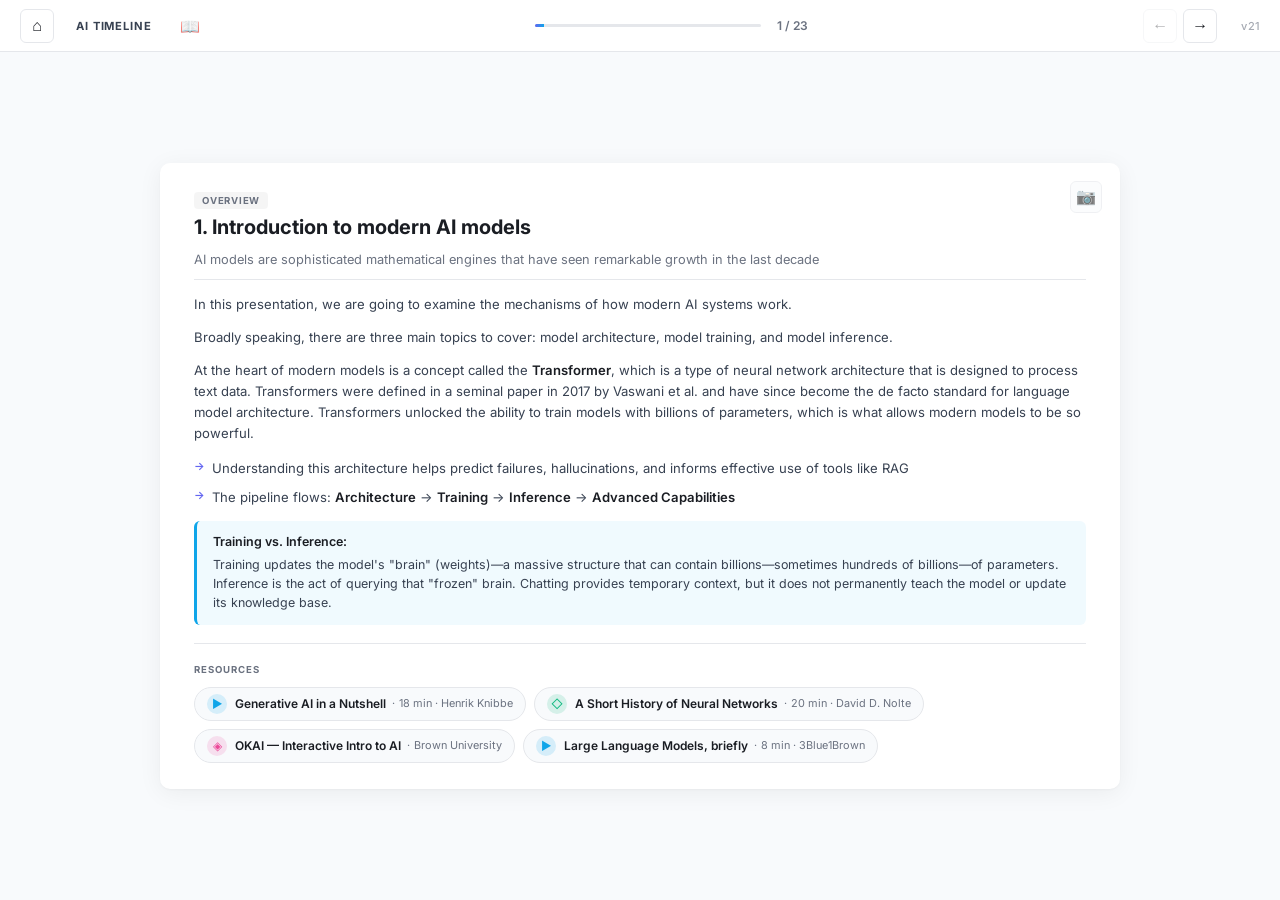
==== index.html @ b84ec121 "Refactor cheat sheet: YAML-driven single source of truth (v21) - Create docs/cheat-sheet.yaml with a" ====
<!DOCTYPE html>
<html lang="en">
<head>
    <meta charset="UTF-8">
    <meta name="viewport" content="width=device-width, initial-scale=1.0">
    <title>Model Basics — How AI Models Are Built, Trained & Used</title>
    <link rel="preconnect" href="https://fonts.googleapis.com">
    <link rel="preconnect" href="https://fonts.gstatic.com" crossorigin>
    <link href="https://fonts.googleapis.com/css2?family=Inter:wght@400;600;700&display=swap" rel="stylesheet">
    <link rel="stylesheet" href="model-basics.css">
</head>
<body>
    <!-- Navigation -->
    <nav class="nav">
        <div class="nav-left">
            <button class="nav-btn nav-home" id="homeBtn" aria-label="Go to first slide">⌂</button>
            <a href="https://franklinparkllc.github.io/AI-timeline/" target="_blank" rel="noopener" class="nav-link-timeline" aria-label="AI Timeline" title="AI Timeline">AI TIMELINE</a>
            <a href="docs/cheat-sheet.html" target="_blank" rel="noopener" class="nav-link-cheatsheet" aria-label="Cheat Sheet" title="Cheat Sheet">📖</a>
        </div>
        <div class="nav-progress">
            <div class="progress-bar">
                <div class="progress-fill" id="progressFill"></div>
            </div>
            <span class="progress-text" id="progressText">1 / 1</span>
        </div>
        <div class="nav-controls">
            <button class="nav-btn" id="prevBtn" aria-label="Previous">←</button>
            <button class="nav-btn" id="nextBtn" aria-label="Next">→</button>
        </div>
        <span class="version">v21</span>
    </nav>

    <!-- Slides Container -->
    <main class="slides-container" id="slidesContainer">
        <!-- Slides rendered here -->
    </main>

    <!-- Image lightbox modal -->
    <div id="imgModal" class="img-modal" role="dialog" aria-modal="true" aria-label="Image viewer" hidden>
        <div class="img-modal-backdrop"></div>
        <div class="img-modal-panel">
            <button class="img-modal-close" id="imgModalClose" aria-label="Close">&times;</button>
            <img class="img-modal-img" id="imgModalImg" src="" alt="">
            <div class="img-modal-caption" id="imgModalCaption"></div>
            <div class="img-modal-attribution" id="imgModalAttribution"></div>
        </div>
    </div>

    <script src="cards-data.js"></script>
    <script src="model-basics.js"></script>
</body>
</html>
---- model-basics.css ----
/* Model Basics - Modern Compact Slideshow */

:root {
    --primary: #1a1d23;
    --accent: #6366f1;
    --text: #374151;
    --bg: #f8fafc;
    --card-bg: #ffffff;
    --border: #e5e7eb;
    --muted: #6b7280;
    
    --arch: #6366f1;
    --train: #ec4899;
    --infer: #0ea5e9;
    --adv: #10b981;
    
    --nav-h: 52px;
    --radius: 10px;
    --radius-sm: 6px;
}

* {
    margin: 0;
    padding: 0;
    box-sizing: border-box;
}

body {
    font-family: 'Inter', -apple-system, BlinkMacSystemFont, 'Segoe UI', sans-serif;
    background: var(--bg);
    color: var(--text);
    overflow: hidden;
    height: 100vh;
    font-size: 15px;
}

/* Navigation - compact bar */
.nav {
    position: fixed;
    top: 0;
    left: 0;
    right: 0;
    height: var(--nav-h);
    background: rgba(255, 255, 255, 0.9);
    backdrop-filter: blur(12px);
    -webkit-backdrop-filter: blur(12px);
    border-bottom: 1px solid var(--border);
    display: flex;
    align-items: center;
    justify-content: space-between;
    padding: 0 20px;
    z-index: 100;
    gap: 12px;
}

.nav-left {
    display: flex;
    align-items: center;
    gap: 12px;
}

.version {
    font-size: 11px;
    color: var(--muted);
    opacity: 0.6;
    font-weight: 500;
    letter-spacing: 0.02em;
    margin-left: 12px;
}

.nav-btn {
    width: 34px;
    height: 34px;
    border: 1px solid var(--border);
    background: var(--card-bg);
    border-radius: var(--radius-sm);
    font-size: 1rem;
    cursor: pointer;
    transition: all 0.2s ease;
    color: var(--primary);
    display: flex;
    align-items: center;
    justify-content: center;
}

.nav-btn:hover:not(:disabled) {
    background: var(--accent);
    color: white;
    border-color: var(--accent);
}

.nav-btn:disabled {
    opacity: 0.35;
    cursor: not-allowed;
}

/* Timeline link styling */
.nav-link-timeline {
    font-size: 0.7rem;
    font-weight: 700;
    text-transform: uppercase;
    letter-spacing: 0.08em;
    color: var(--text);
    text-decoration: none;
    transition: color 0.2s ease;
    cursor: pointer;
    padding: 6px 10px;
}

.nav-link-timeline:hover {
    color: var(--accent);
}

/* Cheat sheet link styling */
.nav-link-cheatsheet {
    font-size: 1rem;
    text-decoration: none;
    transition: opacity 0.2s ease;
    cursor: pointer;
    padding: 4px 6px;
    opacity: 0.7;
    line-height: 1;
}

.nav-link-cheatsheet:hover {
    opacity: 1;
}

.nav-progress {
    flex: 1;
    display: flex;
    align-items: center;
    gap: 10px;
    max-width: 280px;
    margin: 0 auto;
}

.progress-bar {
    flex: 1;
    height: 3px;
    background: var(--border);
    border-radius: 2px;
    overflow: hidden;
}

.progress-fill {
    height: 100%;
    background: linear-gradient(90deg, var(--arch), var(--infer));
    width: 0%;
    transition: width 0.25s ease;
}

.progress-text {
    font-size: 0.75rem;
    font-weight: 600;
    color: var(--muted);
    min-width: 44px;
    text-align: center;
}

.nav-controls {
    display: flex;
    gap: 6px;
}

/* Slides Container */
.slides-container {
    position: fixed;
    top: var(--nav-h);
    left: 0;
    bottom: 0;
    display: flex;
    flex-direction: row;
    transition: transform 0.35s cubic-bezier(0.4, 0, 0.2, 1);
    overflow: hidden;
    will-change: transform;
}

/* Slide */
.slide {
    flex: 0 0 100vw;
    width: 100vw;
    min-width: 100vw;
    height: 100%;
    display: flex;
    align-items: center;
    justify-content: center;
    padding: 16px 20px;
    overflow-y: auto;
    box-sizing: border-box;
}

/* Slide Content - compact to fit viewport, with breathing room */
.slide-content {
    position: relative;
    width: 100%;
    max-width: min(960px, calc(100vw - 40px));
    max-height: calc(100vh - var(--nav-h) - 32px);
    background: var(--card-bg);
    border-radius: var(--radius);
    padding: 26px 34px;
    box-shadow: 0 4px 24px rgba(0, 0, 0, 0.06), 0 1px 3px rgba(0, 0, 0, 0.04);
    overflow-y: auto;
    scrollbar-width: thin;
    scrollbar-color: rgba(0, 0, 0, 0.2) transparent;
}

.slide-badge {
    display: inline-block;
    font-size: 0.6rem;
    font-weight: 700;
    text-transform: uppercase;
    letter-spacing: 0.08em;
    color: var(--muted);
    margin-bottom: 6px;
    padding: 3px 8px;
    background: rgba(0, 0, 0, 0.04);
    border-radius: 4px;
}

.slide-title {
    font-size: 1.25rem;
    font-weight: 700;
    color: var(--primary);
    margin: 0 0 10px 0;
    line-height: 1.25;
}

.slide-description {
    font-size: 0.8rem;
    color: var(--muted);
    margin-bottom: 14px;
    padding-bottom: 10px;
    border-bottom: 1px solid var(--border);
    line-height: 1.5;
}

.slide-body {
    font-size: 0.82rem;
    line-height: 1.6;
    color: var(--text);
}

.slide-body p {
    margin-bottom: 12px;
}

.slide-body p:last-of-type {
    margin-bottom: 14px;
}

.slide-body ul {
    list-style: none;
    padding: 0;
    margin: 14px 0;
}

.slide-body li {
    position: relative;
    padding-left: 18px;
    margin-bottom: 8px;
    line-height: 1.55;
}

.slide-body li::before {
    content: '→';
    position: absolute;
    left: 0;
    font-weight: 600;
    font-size: 0.85em;
    color: var(--accent);
}

.slide[data-category="arch"] .slide-body li::before { color: var(--arch); }
.slide[data-category="train"] .slide-body li::before { color: var(--train); }
.slide[data-category="infer"] .slide-body li::before { color: var(--infer); }
.slide[data-category="adv"] .slide-body li::before { color: var(--adv); }

.slide-body strong {
    color: var(--primary);
    font-weight: 600;
}

.slide-body code {
    background: rgba(99, 102, 241, 0.08);
    padding: 1px 5px;
    border-radius: 3px;
    font-family: 'SF Mono', 'Monaco', 'Consolas', monospace;
    font-size: 0.82em;
    color: var(--accent);
}

/* Callout */
.callout {
    margin: 14px 0;
    padding: 12px 16px;
    border-radius: var(--radius-sm);
    border-left: 3px solid;
    font-size: 0.78rem;
    line-height: 1.52;
}

.callout strong {
    display: block;
    margin-bottom: 4px;
}

.callout-insight {
    background: rgba(14, 165, 233, 0.06);
    border-color: var(--infer);
}

.callout-analogy {
    background: rgba(236, 72, 153, 0.06);
    border-color: var(--train);
}

.callout-note {
    background: rgba(107, 114, 128, 0.06);
    border-color: var(--muted);
}

/* Resources — compact inline row with breathing room */
.resources {
    margin-top: 18px;
    padding: 14px 0 0;
    border-top: 1px solid var(--border);
}

.resources-header {
    margin-bottom: 8px;
}

.resources-label {
    font-size: 0.6rem;
    font-weight: 700;
    text-transform: uppercase;
    letter-spacing: 0.1em;
    color: var(--muted);
}

.resources-list {
    display: flex;
    flex-wrap: wrap;
    gap: 8px;
}

.resource-link {
    display: inline-flex;
    align-items: center;
    gap: 8px;
    padding: 6px 12px;
    background: var(--bg);
    border-radius: 999px;
    text-decoration: none;
    color: var(--text);
    transition: background 0.2s ease, color 0.2s ease, border-color 0.2s ease;
    border: 1px solid var(--border);
    font-size: 0.75rem;
}

.resource-link:hover {
    background: rgba(99, 102, 241, 0.08);
    border-color: var(--accent);
    color: var(--primary);
}

.resource-icon {
    font-size: 0.72rem;
    flex-shrink: 0;
    width: 20px;
    height: 20px;
    display: flex;
    align-items: center;
    justify-content: center;
    border-radius: 50%;
    background: rgba(0, 0, 0, 0.06);
    color: var(--muted);
}

.resource-link--video .resource-icon { background: rgba(14, 165, 233, 0.15); color: var(--infer); }
.resource-link--article .resource-icon { background: rgba(16, 185, 129, 0.15); color: var(--adv); }
.resource-link--tool .resource-icon { background: rgba(99, 102, 241, 0.15); color: var(--arch); }
.resource-link--interactive .resource-icon { background: rgba(236, 72, 153, 0.15); color: var(--train); }

.resource-info {
    flex: 0 1 auto;
    min-width: 0;
    display: flex;
    align-items: center;
    gap: 6px;
    flex-wrap: wrap;
}

.resource-title {
    font-weight: 600;
    color: var(--primary);
    font-size: 0.75rem;
    line-height: 1.25;
}

.resource-meta {
    font-size: 0.68rem;
    color: var(--muted);
    line-height: 1.25;
}

.resource-info .resource-meta::before {
    content: '·';
    margin-right: 4px;
    color: var(--muted);
}

/* Scrollbar - on slide when content overflows */
.slide::-webkit-scrollbar {
    width: 6px;
}

.slide::-webkit-scrollbar-track {
    background: transparent;
}

.slide::-webkit-scrollbar-thumb {
    background: rgba(0, 0, 0, 0.12);
    border-radius: 3px;
}

/* Scrollbar - on slide-content when text overflows */
.slide-content::-webkit-scrollbar {
    width: 5px;
}

.slide-content::-webkit-scrollbar-track {
    background: transparent;
}

.slide-content::-webkit-scrollbar-thumb {
    background: rgba(0, 0, 0, 0.2);
    border-radius: 3px;
}

.slide-content::-webkit-scrollbar-thumb:hover {
    background: rgba(0, 0, 0, 0.38);
}

/* Illustration image button */
.slide-img-btn {
    position: absolute;
    top: 18px;
    right: 18px;
    width: 32px;
    height: 32px;
    background: var(--bg);
    border: 1px solid var(--border);
    border-radius: var(--radius-sm);
    cursor: pointer;
    font-size: 1rem;
    display: flex;
    align-items: center;
    justify-content: center;
    opacity: 0.6;
    transition: opacity 0.2s ease, border-color 0.2s ease, background 0.2s ease;
    z-index: 2;
    line-height: 1;
}

.slide-img-btn:hover {
    opacity: 1;
    background: rgba(99, 102, 241, 0.08);
    border-color: var(--accent);
}

/* Image lightbox modal */
.img-modal {
    position: fixed;
    inset: 0;
    z-index: 500;
    display: flex;
    align-items: center;
    justify-content: center;
}

.img-modal[hidden] {
    display: none;
}

.img-modal-backdrop {
    position: absolute;
    inset: 0;
    background: rgba(0, 0, 0, 0.7);
    backdrop-filter: blur(4px);
    -webkit-backdrop-filter: blur(4px);
    cursor: pointer;
}

.img-modal-panel {
    position: relative;
    background: var(--card-bg);
    border-radius: var(--radius);
    padding: 20px;
    max-width: min(800px, calc(100vw - 40px));
    max-height: calc(100vh - 80px);
    overflow-y: auto;
    box-shadow: 0 20px 60px rgba(0, 0, 0, 0.35);
    display: flex;
    flex-direction: column;
    align-items: center;
    gap: 12px;
    z-index: 1;
}

.img-modal-close {
    position: absolute;
    top: 12px;
    right: 14px;
    width: 28px;
    height: 28px;
    background: transparent;
    border: 1px solid var(--border);
    border-radius: var(--radius-sm);
    font-size: 1.1rem;
    cursor: pointer;
    color: var(--muted);
    display: flex;
    align-items: center;
    justify-content: center;
    transition: color 0.2s ease, border-color 0.2s ease;
    line-height: 1;
}

.img-modal-close:hover {
    color: var(--primary);
    border-color: var(--primary);
}

.img-modal-img {
    max-width: 100%;
    max-height: calc(100vh - 200px);
    height: auto;
    border-radius: var(--radius-sm);
    display: block;
    object-fit: contain;
}

.img-modal-caption {
    font-size: 0.85rem;
    font-weight: 600;
    color: var(--primary);
    text-align: center;
}

.img-modal-attribution {
    font-size: 0.72rem;
    color: var(--muted);
    text-align: center;
}

.img-modal-attribution::before {
    content: 'Source: ';
}

/* Responsive */
@media (max-width: 768px) {
    .nav {
        padding: 0 14px;
        height: 48px;
    }

    :root {
        --nav-h: 48px;
    }

    .slides-container {
        top: 48px;
    }

    .slide {
        padding: 10px 12px;
    }

    .slide-content {
        padding: 18px 22px;
        max-height: calc(100vh - 48px - 20px);
    }

    .slide-title {
        font-size: 1.15rem;
    }

    .resource-link {
        padding: 4px 8px;
        font-size: 0.72rem;
    }

    .slide-img-btn {
        top: 14px;
        right: 14px;
    }
}

@media (max-width: 480px) {
    .nav-progress {
        max-width: 120px;
    }
    
    .progress-text {
        font-size: 0.7rem;
    }
    
    .slide-content {
        padding: 14px 18px;
    }
    
    .slide-title {
        font-size: 1.05rem;
    }
}
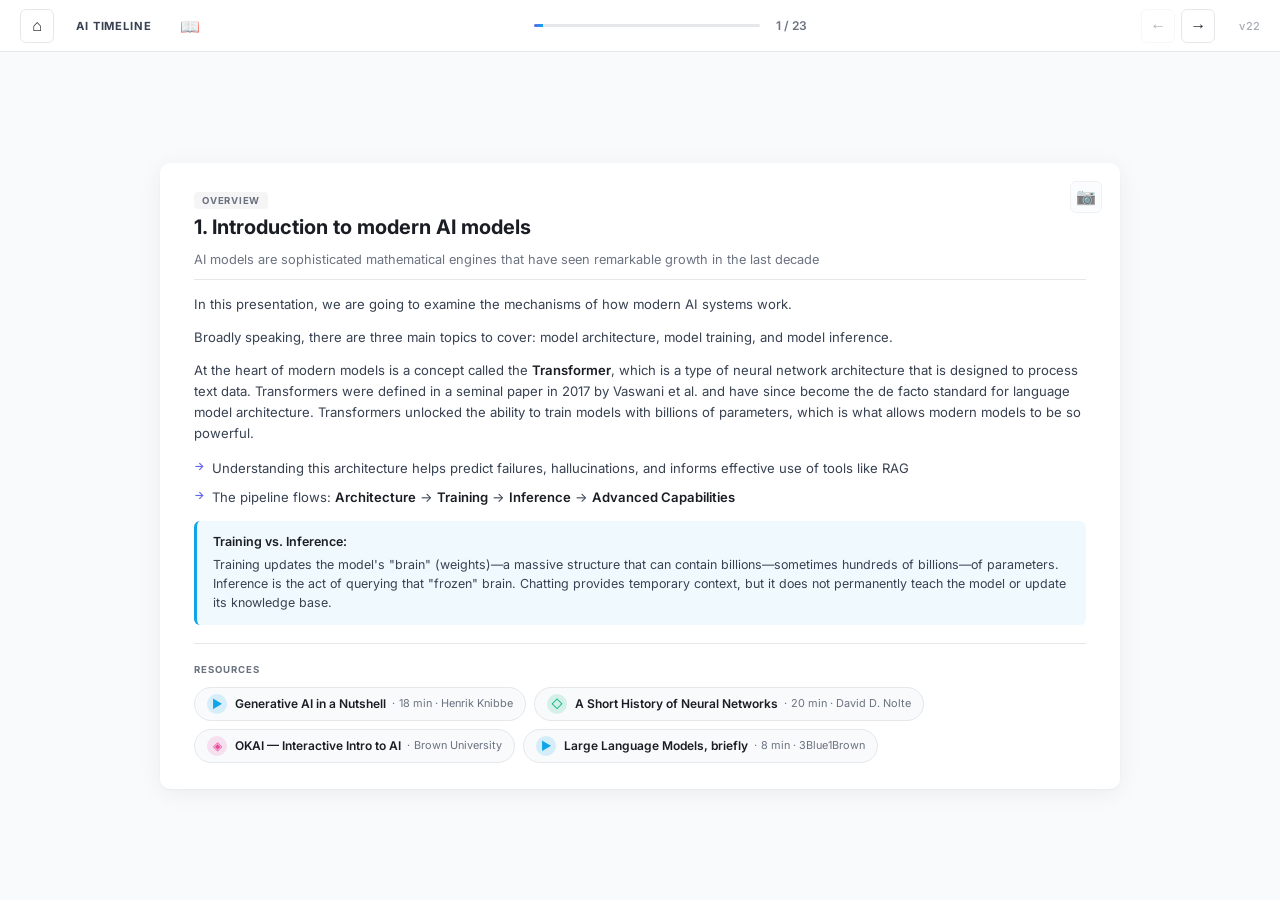
==== commit f5e8fded: "updated slides and talk track" ====
--- a/index.html
+++ b/index.html
@@ -27,7 +27,7 @@
             <button class="nav-btn" id="prevBtn" aria-label="Previous">←</button>
             <button class="nav-btn" id="nextBtn" aria-label="Next">→</button>
         </div>
-        <span class="version">v21</span>
+        <span class="version">v22</span>
     </nav>
 
     <!-- Slides Container -->
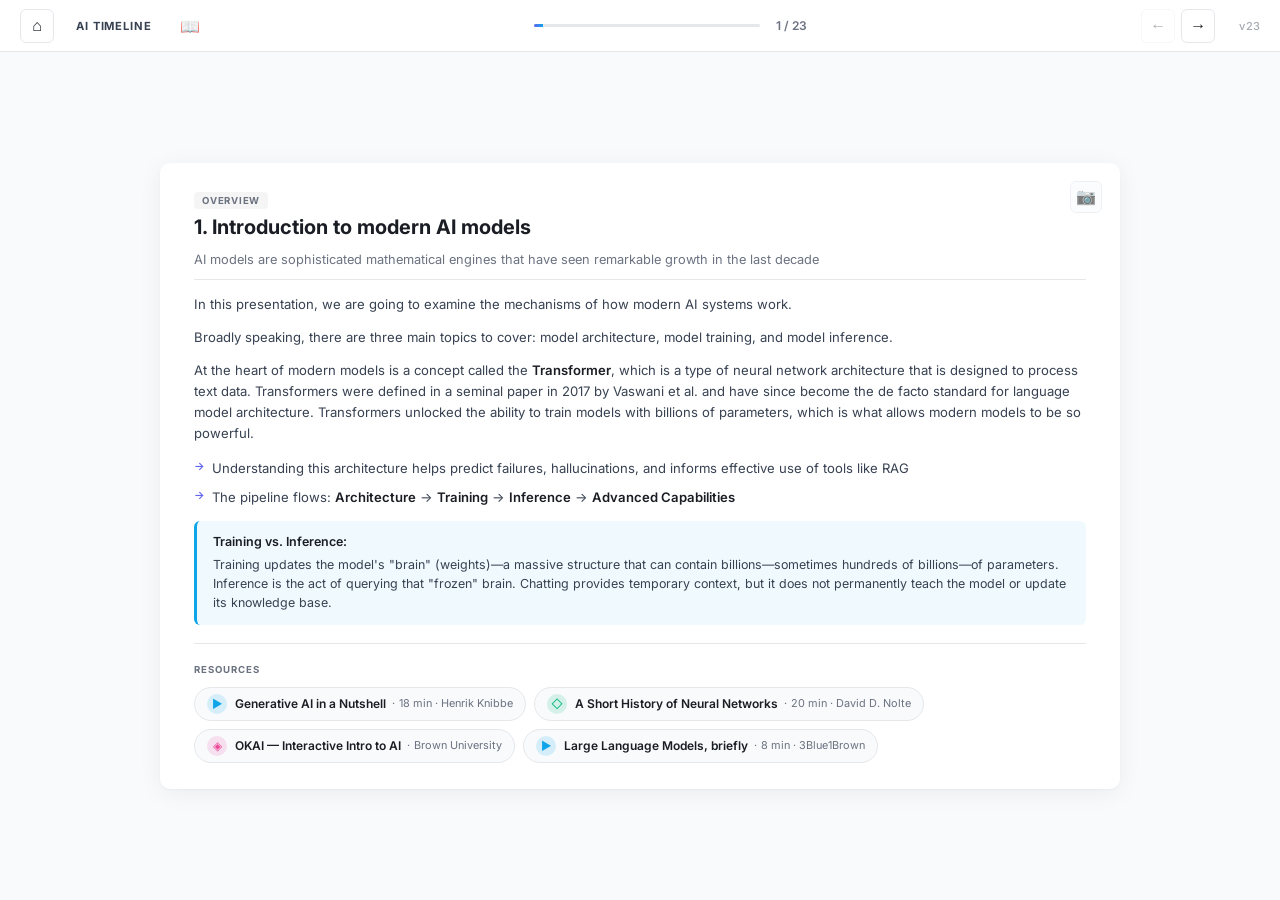
==== commit 51cdf246: "Simplify activation function explanation on slide 2 (v23) Trimmed the third paragraph of the FFNN sl" ====
--- a/index.html
+++ b/index.html
@@ -27,7 +27,7 @@
             <button class="nav-btn" id="prevBtn" aria-label="Previous">←</button>
             <button class="nav-btn" id="nextBtn" aria-label="Next">→</button>
         </div>
-        <span class="version">v22</span>
+        <span class="version">v23</span>
     </nav>
 
     <!-- Slides Container -->
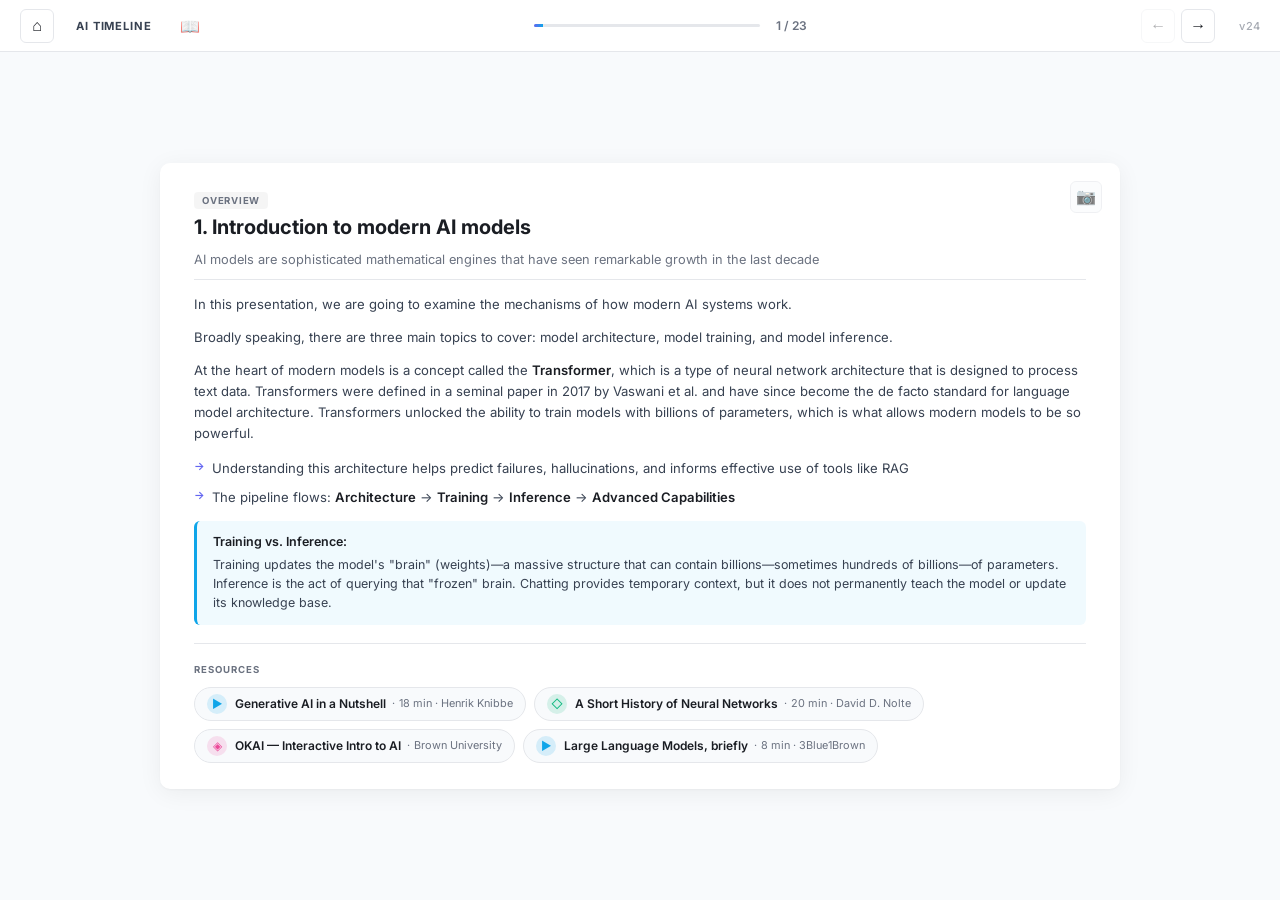
==== commit 6635c749: "update to slide 2" ====
--- a/index.html
+++ b/index.html
@@ -27,7 +27,7 @@
             <button class="nav-btn" id="prevBtn" aria-label="Previous">←</button>
             <button class="nav-btn" id="nextBtn" aria-label="Next">→</button>
         </div>
-        <span class="version">v23</span>
+        <span class="version">v24</span>
     </nav>
 
     <!-- Slides Container -->
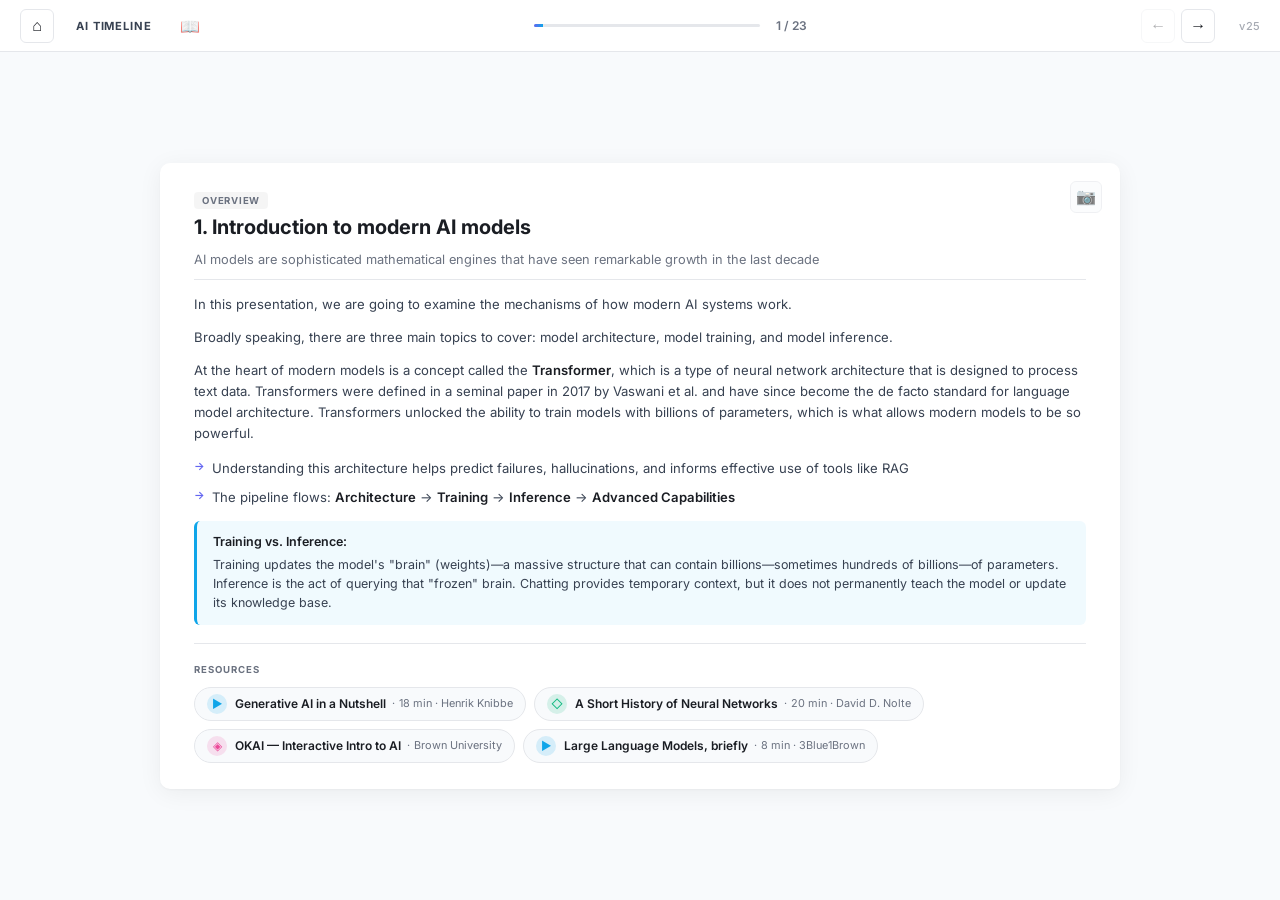
==== commit 1e943321: "Add Andrew Mayne Prompts resource to Slide 10 (v25) Added Andrew Mayne's prompt engineering techniqu" ====
--- a/index.html
+++ b/index.html
@@ -27,7 +27,7 @@
             <button class="nav-btn" id="prevBtn" aria-label="Previous">←</button>
             <button class="nav-btn" id="nextBtn" aria-label="Next">→</button>
         </div>
-        <span class="version">v24</span>
+        <span class="version">v25</span>
     </nav>
 
     <!-- Slides Container -->
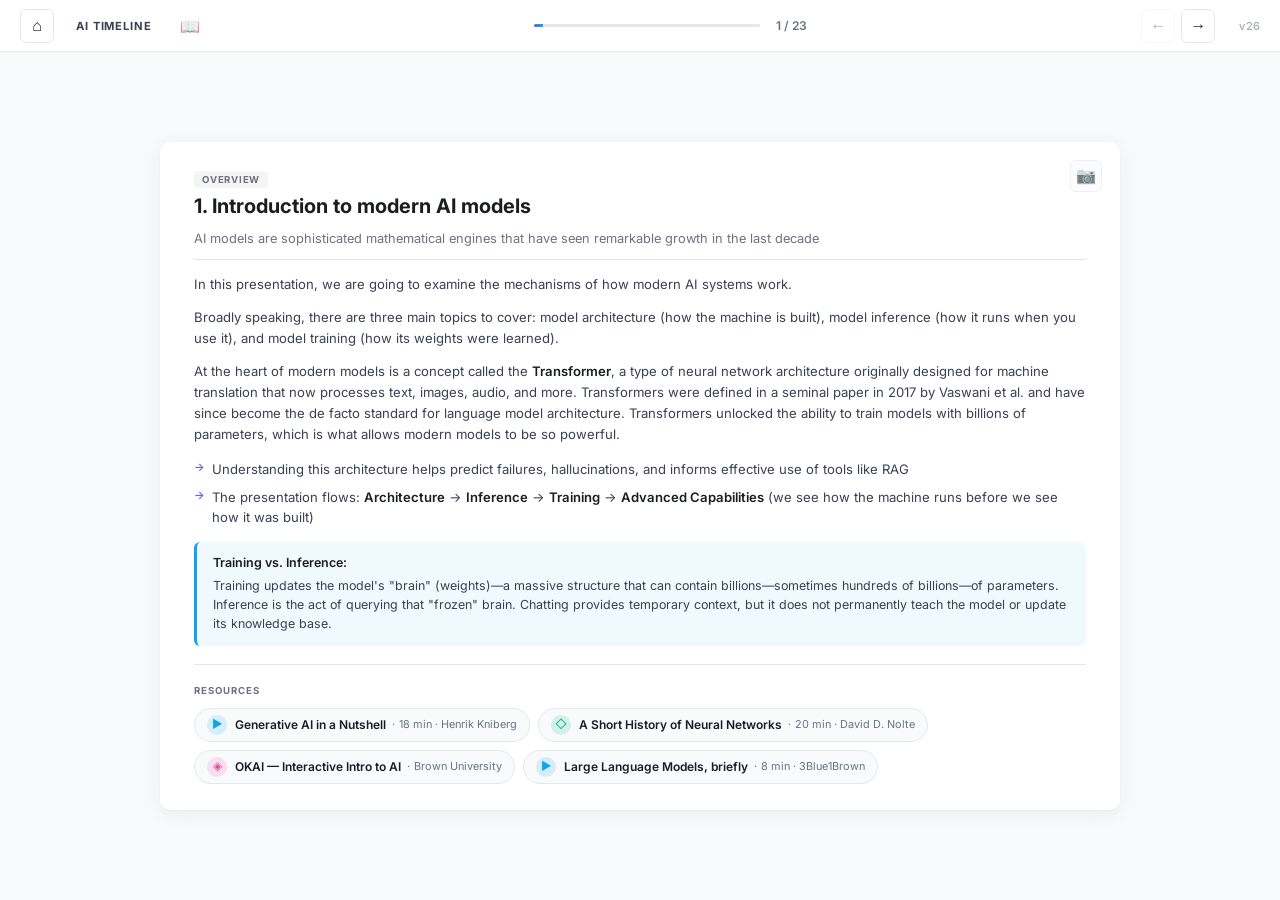
==== commit dccc0215: "Accuracy and clarity overhaul of slides 1-23 (v26) Conceptual fixes: - Add causal masking (slides 8," ====
--- a/index.html
+++ b/index.html
@@ -27,7 +27,7 @@
             <button class="nav-btn" id="prevBtn" aria-label="Previous">←</button>
             <button class="nav-btn" id="nextBtn" aria-label="Next">→</button>
         </div>
-        <span class="version">v25</span>
+        <span class="version">v26</span>
     </nav>
 
     <!-- Slides Container -->
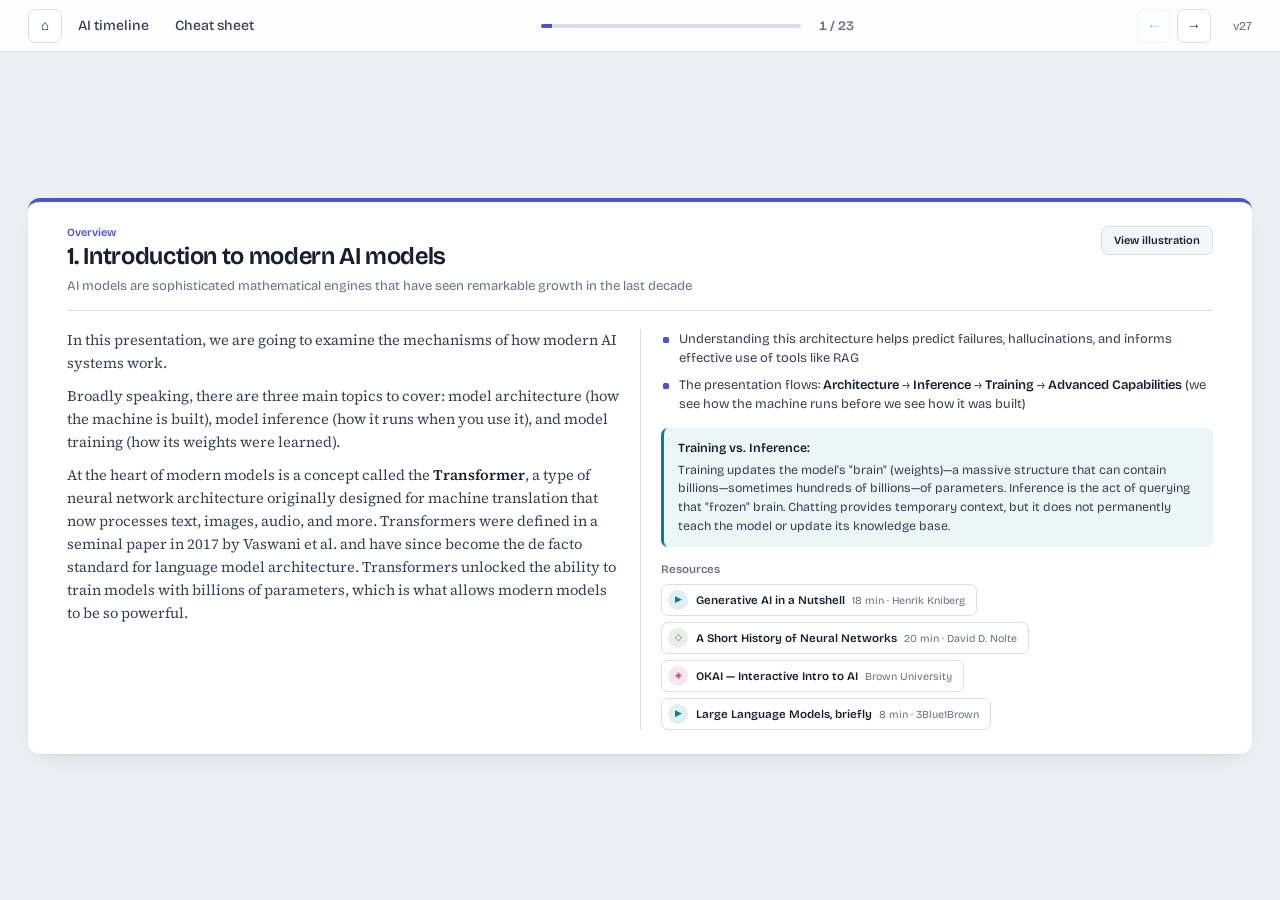
==== commit 900cb3eb: "Wider two-column slide layout and light reskin (v27) - Card widens with the viewport; paragraphs on " ====
--- a/index.html
+++ b/index.html
@@ -6,7 +6,7 @@
     <title>Model Basics — How AI Models Are Built, Trained & Used</title>
     <link rel="preconnect" href="https://fonts.googleapis.com">
     <link rel="preconnect" href="https://fonts.gstatic.com" crossorigin>
-    <link href="https://fonts.googleapis.com/css2?family=Inter:wght@400;600;700&display=swap" rel="stylesheet">
+    <link href="https://fonts.googleapis.com/css2?family=Bricolage+Grotesque:opsz,wght@12..96,400..700&family=Source+Serif+4:ital,opsz,wght@0,8..60,400..600;1,8..60,400&display=swap" rel="stylesheet">
     <link rel="stylesheet" href="model-basics.css">
 </head>
 <body>
@@ -14,8 +14,8 @@
     <nav class="nav">
         <div class="nav-left">
             <button class="nav-btn nav-home" id="homeBtn" aria-label="Go to first slide">⌂</button>
-            <a href="https://franklinparkllc.github.io/AI-timeline/" target="_blank" rel="noopener" class="nav-link-timeline" aria-label="AI Timeline" title="AI Timeline">AI TIMELINE</a>
-            <a href="docs/cheat-sheet.html" target="_blank" rel="noopener" class="nav-link-cheatsheet" aria-label="Cheat Sheet" title="Cheat Sheet">📖</a>
+            <a href="https://franklinparkllc.github.io/AI-timeline/" target="_blank" rel="noopener" class="nav-link">AI timeline</a>
+            <a href="docs/cheat-sheet.html" target="_blank" rel="noopener" class="nav-link">Cheat sheet</a>
         </div>
         <div class="nav-progress">
             <div class="progress-bar">
@@ -27,7 +27,7 @@
             <button class="nav-btn" id="prevBtn" aria-label="Previous">←</button>
             <button class="nav-btn" id="nextBtn" aria-label="Next">→</button>
         </div>
-        <span class="version">v26</span>
+        <span class="version">v27</span>
     </nav>
 
     <!-- Slides Container -->
--- a/model-basics.css
+++ b/model-basics.css
@@ -1,23 +1,34 @@
-/* Model Basics - Modern Compact Slideshow */
+/* Model Basics - Slideshow */
 
 :root {
-    --primary: #1a1d23;
-    --accent: #6366f1;
-    --text: #374151;
-    --bg: #f8fafc;
-    --card-bg: #ffffff;
-    --border: #e5e7eb;
-    --muted: #6b7280;
-    
-    --arch: #6366f1;
-    --train: #ec4899;
-    --infer: #0ea5e9;
-    --adv: #10b981;
-    
+    --ink: #18202e;          /* titles, strong text */
+    --text: #364152;         /* body copy */
+    --muted: #677184;        /* secondary text */
+    --paper: #eceff4;        /* page background */
+    --sheet: #ffffff;        /* slide card */
+    --rule: #d9dee6;         /* dividers */
+    --wash: #f4f6f9;         /* subtle fills */
+
+    /* Section colours */
+    --arch: #4c55c9;
+    --infer: #0b7f8c;
+    --train: #b83c72;
+    --adv: #3f7f3a;
+    --cat: var(--arch);
+
+    --font-ui: 'Bricolage Grotesque', -apple-system, BlinkMacSystemFont, 'Segoe UI', sans-serif;
+    --font-prose: 'Source Serif 4', Georgia, 'Times New Roman', serif;
+
     --nav-h: 52px;
-    --radius: 10px;
-    --radius-sm: 6px;
-}
+    --gutter: clamp(16px, 2.2vw, 40px);
+    --radius: 12px;
+    --radius-sm: 7px;
+}
+
+[data-category="arch"] { --cat: var(--arch); }
+[data-category="infer"] { --cat: var(--infer); }
+[data-category="train"] { --cat: var(--train); }
+[data-category="adv"] { --cat: var(--adv); }
 
 * {
     margin: 0;
@@ -25,68 +36,77 @@
     box-sizing: border-box;
 }
 
+/* Type scales with the viewport so dense slides fit on large and small desktops */
+html {
+    font-size: clamp(13px, calc(0.34vw + 0.78vh + 2.4px), 18.5px);
+}
+
 body {
-    font-family: 'Inter', -apple-system, BlinkMacSystemFont, 'Segoe UI', sans-serif;
-    background: var(--bg);
+    font-family: var(--font-ui);
+    background: var(--paper);
     color: var(--text);
     overflow: hidden;
     height: 100vh;
-    font-size: 15px;
-}
-
-/* Navigation - compact bar */
+    height: 100dvh;
+    -webkit-font-smoothing: antialiased;
+}
+
+:focus-visible {
+    outline: 2px solid var(--cat);
+    outline-offset: 2px;
+}
+
+/* Navigation */
 .nav {
     position: fixed;
     top: 0;
     left: 0;
     right: 0;
     height: var(--nav-h);
-    background: rgba(255, 255, 255, 0.9);
+    background: rgba(255, 255, 255, 0.92);
     backdrop-filter: blur(12px);
     -webkit-backdrop-filter: blur(12px);
-    border-bottom: 1px solid var(--border);
+    border-bottom: 1px solid var(--rule);
     display: flex;
     align-items: center;
     justify-content: space-between;
-    padding: 0 20px;
+    padding: 0 var(--gutter);
     z-index: 100;
     gap: 12px;
+    font-size: 14px;
 }
 
 .nav-left {
     display: flex;
     align-items: center;
-    gap: 12px;
+    gap: 6px;
 }
 
 .version {
-    font-size: 11px;
-    color: var(--muted);
-    opacity: 0.6;
-    font-weight: 500;
-    letter-spacing: 0.02em;
-    margin-left: 12px;
+    font-size: 12px;
+    color: var(--muted);
+    margin-left: 10px;
 }
 
 .nav-btn {
     width: 34px;
     height: 34px;
-    border: 1px solid var(--border);
-    background: var(--card-bg);
+    border: 1px solid var(--rule);
+    background: var(--sheet);
     border-radius: var(--radius-sm);
     font-size: 1rem;
     cursor: pointer;
-    transition: all 0.2s ease;
-    color: var(--primary);
+    transition: background 0.15s ease, color 0.15s ease, border-color 0.15s ease;
+    color: var(--ink);
     display: flex;
     align-items: center;
     justify-content: center;
 }
 
 .nav-btn:hover:not(:disabled) {
-    background: var(--accent);
-    color: white;
-    border-color: var(--accent);
+    background: var(--ink);
+    color: #fff;
+    border-color: var(--ink);
 }
 
 .nav-btn:disabled {
@@ -94,68 +114,52 @@
     cursor: not-allowed;
 }
 
-/* Timeline link styling */
-.nav-link-timeline {
-    font-size: 0.7rem;
-    font-weight: 700;
-    text-transform: uppercase;
-    letter-spacing: 0.08em;
+.nav-link {
+    font-size: 14px;
+    font-weight: 500;
     color: var(--text);
     text-decoration: none;
-    transition: color 0.2s ease;
-    cursor: pointer;
     padding: 6px 10px;
-}
-
-.nav-link-timeline:hover {
-    color: var(--accent);
-}
-
-/* Cheat sheet link styling */
-.nav-link-cheatsheet {
-    font-size: 1rem;
-    text-decoration: none;
-    transition: opacity 0.2s ease;
-    cursor: pointer;
-    padding: 4px 6px;
-    opacity: 0.7;
-    line-height: 1;
-}
-
-.nav-link-cheatsheet:hover {
-    opacity: 1;
+    border-radius: var(--radius-sm);
+    transition: color 0.15s ease, background 0.15s ease;
+}
+
+.nav-link:hover {
+    color: var(--ink);
+    background: var(--wash);
 }
 
 .nav-progress {
     flex: 1;
     display: flex;
     align-items: center;
-    gap: 10px;
-    max-width: 280px;
+    gap: 12px;
+    max-width: 320px;
     margin: 0 auto;
 }
 
 .progress-bar {
     flex: 1;
-    height: 3px;
-    background: var(--border);
+    height: 4px;
+    background: var(--rule);
     border-radius: 2px;
     overflow: hidden;
 }
 
 .progress-fill {
     height: 100%;
-    background: linear-gradient(90deg, var(--arch), var(--infer));
+    background: var(--cat);
     width: 0%;
-    transition: width 0.25s ease;
+    transition: width 0.25s ease, background-color 0.25s ease;
 }
 
 .progress-text {
-    font-size: 0.75rem;
+    font-size: 13px;
     font-weight: 600;
     color: var(--muted);
-    min-width: 44px;
+    min-width: 48px;
     text-align: center;
+    font-variant-numeric: tabular-nums;
 }
 
 .nav-controls {
@@ -163,7 +167,7 @@
     gap: 6px;
 }
 
-/* Slides Container */
+/* Slides container */
 .slides-container {
     position: fixed;
     top: var(--nav-h);
@@ -176,7 +180,6 @@
     will-change: transform;
 }
 
-/* Slide */
 .slide {
     flex: 0 0 100vw;
     width: 100vw;
@@ -185,188 +188,223 @@
     display: flex;
     align-items: center;
     justify-content: center;
-    padding: 16px 20px;
-    overflow-y: auto;
-    box-sizing: border-box;
-}
-
-/* Slide Content - compact to fit viewport, with breathing room */
+    padding: clamp(10px, 1.8vh, 24px) var(--gutter);
+    overflow: hidden;
+}
+
+/* Slide card — scrolls internally if a slide still doesn't fit */
 .slide-content {
     position: relative;
     width: 100%;
-    max-width: min(960px, calc(100vw - 40px));
-    max-height: calc(100vh - var(--nav-h) - 32px);
-    background: var(--card-bg);
+    max-width: 92rem;
+    max-height: 100%;
+    /* Scroll shadows: the white covers move with the content, so the shadows
+       only show at an edge when there's more to scroll that way */
+    background:
+        linear-gradient(var(--sheet) 30%, rgba(255, 255, 255, 0)) top / 100% 40px,
+        linear-gradient(rgba(255, 255, 255, 0), var(--sheet) 70%) bottom / 100% 40px,
+        radial-gradient(farthest-side at 50% 0, rgba(24, 32, 46, 0.14), transparent) top / 100% 12px,
+        radial-gradient(farthest-side at 50% 100%, rgba(24, 32, 46, 0.14), transparent) bottom / 100% 12px,
+        var(--sheet);
+    background-repeat: no-repeat;
+    background-attachment: local, local, scroll, scroll, scroll;
     border-radius: var(--radius);
-    padding: 26px 34px;
-    box-shadow: 0 4px 24px rgba(0, 0, 0, 0.06), 0 1px 3px rgba(0, 0, 0, 0.04);
+    border-top: 4px solid var(--cat);
+    padding: clamp(18px, 2.7vh, 36px) clamp(22px, 3vw, 52px);
+    box-shadow: 0 1px 2px rgba(24, 32, 46, 0.06), 0 8px 28px -12px rgba(24, 32, 46, 0.14);
     overflow-y: auto;
+    overscroll-behavior: contain;
     scrollbar-width: thin;
-    scrollbar-color: rgba(0, 0, 0, 0.2) transparent;
+    scrollbar-color: rgba(24, 32, 46, 0.22) transparent;
+}
+
+/* Header */
+.slide-header {
+    display: flex;
+    align-items: flex-start;
+    justify-content: space-between;
+    gap: 24px;
+    padding-bottom: clamp(10px, 1.6vh, 18px);
+    margin-bottom: clamp(12px, 2vh, 22px);
+    border-bottom: 1px solid var(--rule);
+}
+
+.slide-heading {
+    min-width: 0;
 }
 
 .slide-badge {
-    display: inline-block;
-    font-size: 0.6rem;
-    font-weight: 700;
-    text-transform: uppercase;
-    letter-spacing: 0.08em;
-    color: var(--muted);
-    margin-bottom: 6px;
-    padding: 3px 8px;
-    background: rgba(0, 0, 0, 0.04);
+    font-size: 0.8rem;
+    font-weight: 600;
+    color: var(--cat);
+    margin-bottom: 4px;
+}
+
+.slide-title {
+    font-size: 1.75rem;
+    font-weight: 650;
+    font-variation-settings: 'opsz' 48;
+    letter-spacing: -0.015em;
+    color: var(--ink);
+    line-height: 1.15;
+    text-wrap: balance;
+}
+
+.slide-description {
+    font-size: 0.95rem;
+    color: var(--muted);
+    margin-top: 6px;
+    line-height: 1.45;
+    max-width: 80ch;
+}
+
+.slide-img-btn {
+    flex-shrink: 0;
+    font-family: var(--font-ui);
+    font-size: 0.8rem;
+    font-weight: 600;
+    color: var(--ink);
+    background: var(--wash);
+    border: 1px solid var(--rule);
+    border-radius: var(--radius-sm);
+    padding: 7px 12px;
+    cursor: pointer;
+    transition: border-color 0.15s ease, background 0.15s ease;
+}
+
+.slide-img-btn:hover {
+    background: var(--sheet);
+    border-color: var(--cat);
+}
+
+/* Body */
+.slide-body {
+    color: var(--text);
+}
+
+.slide-main {
+    font-family: var(--font-prose);
+    font-size: 1.0625rem;
+    line-height: 1.57;
+    font-variation-settings: 'opsz' 14;
+}
+
+.slide-main p + p {
+    margin-top: 0.7em;
+}
+
+.slide-body strong {
+    color: var(--ink);
+    font-weight: 600;
+}
+
+.slide-body code {
+    background: var(--wash);
+    padding: 1px 5px;
     border-radius: 4px;
-}
-
-.slide-title {
-    font-size: 1.25rem;
-    font-weight: 700;
-    color: var(--primary);
-    margin: 0 0 10px 0;
-    line-height: 1.25;
-}
-
-.slide-description {
-    font-size: 0.8rem;
-    color: var(--muted);
-    margin-bottom: 14px;
-    padding-bottom: 10px;
-    border-bottom: 1px solid var(--border);
+    font-family: 'SF Mono', Menlo, Consolas, monospace;
+    font-size: 0.85em;
+    color: var(--ink);
+}
+
+.slide-aside {
+    font-size: 0.94rem;
     line-height: 1.5;
-}
-
-.slide-body {
-    font-size: 0.82rem;
-    line-height: 1.6;
-    color: var(--text);
-}
-
-.slide-body p {
-    margin-bottom: 12px;
-}
-
-.slide-body p:last-of-type {
-    margin-bottom: 14px;
-}
-
-.slide-body ul {
+    margin-top: 1.2rem;
+}
+
+.slide-aside > * + * {
+    margin-top: 1rem;
+}
+
+.slide-aside ul {
     list-style: none;
-    padding: 0;
-    margin: 14px 0;
-}
-
-.slide-body li {
+}
+
+.slide-aside li {
     position: relative;
     padding-left: 18px;
-    margin-bottom: 8px;
-    line-height: 1.55;
-}
-
-.slide-body li::before {
-    content: '→';
+}
+
+.slide-aside li + li {
+    margin-top: 0.55em;
+}
+
+.slide-aside li::before {
+    content: '';
     position: absolute;
-    left: 0;
-    font-weight: 600;
-    font-size: 0.85em;
-    color: var(--accent);
-}
-
-.slide[data-category="arch"] .slide-body li::before { color: var(--arch); }
-.slide[data-category="train"] .slide-body li::before { color: var(--train); }
-.slide[data-category="infer"] .slide-body li::before { color: var(--infer); }
-.slide[data-category="adv"] .slide-body li::before { color: var(--adv); }
-
-.slide-body strong {
-    color: var(--primary);
-    font-weight: 600;
-}
-
-.slide-body code {
-    background: rgba(99, 102, 241, 0.08);
-    padding: 1px 5px;
-    border-radius: 3px;
-    font-family: 'SF Mono', 'Monaco', 'Consolas', monospace;
-    font-size: 0.82em;
-    color: var(--accent);
+    left: 2px;
+    top: 0.6em;
+    width: 6px;
+    height: 6px;
+    border-radius: 1.5px;
+    background: var(--cat);
 }
 
 /* Callout */
 .callout {
-    margin: 14px 0;
-    padding: 12px 16px;
+    padding: 0.85rem 1rem;
     border-radius: var(--radius-sm);
     border-left: 3px solid;
-    font-size: 0.78rem;
-    line-height: 1.52;
-}
-
-.callout strong {
+    font-size: 0.9rem;
+    line-height: 1.5;
+}
+
+.callout > strong:first-child {
     display: block;
-    margin-bottom: 4px;
+    margin-bottom: 3px;
 }
 
 .callout-insight {
-    background: rgba(14, 165, 233, 0.06);
+    background: rgba(11, 127, 140, 0.07);
     border-color: var(--infer);
 }
 
 .callout-analogy {
-    background: rgba(236, 72, 153, 0.06);
+    background: rgba(184, 60, 114, 0.065);
     border-color: var(--train);
 }
 
 .callout-note {
-    background: rgba(107, 114, 128, 0.06);
+    background: var(--wash);
     border-color: var(--muted);
 }
 
-/* Resources — compact inline row with breathing room */
-.resources {
-    margin-top: 18px;
-    padding: 14px 0 0;
-    border-top: 1px solid var(--border);
-}
-
-.resources-header {
-    margin-bottom: 8px;
-}
-
+/* Resources */
 .resources-label {
-    font-size: 0.6rem;
-    font-weight: 700;
-    text-transform: uppercase;
-    letter-spacing: 0.1em;
-    color: var(--muted);
+    font-size: 0.84rem;
+    font-weight: 600;
+    color: var(--muted);
+    margin-bottom: 6px;
 }
 
 .resources-list {
     display: flex;
     flex-wrap: wrap;
-    gap: 8px;
+    gap: 6px;
 }
 
 .resource-link {
     display: inline-flex;
     align-items: center;
     gap: 8px;
-    padding: 6px 12px;
-    background: var(--bg);
+    padding: 5px 11px 5px 6px;
+    background: var(--sheet);
     border-radius: 999px;
     text-decoration: none;
     color: var(--text);
-    transition: background 0.2s ease, color 0.2s ease, border-color 0.2s ease;
-    border: 1px solid var(--border);
-    font-size: 0.75rem;
+    border: 1px solid var(--rule);
+    font-size: 0.84rem;
+    transition: border-color 0.15s ease, background 0.15s ease;
 }
 
 .resource-link:hover {
-    background: rgba(99, 102, 241, 0.08);
-    border-color: var(--accent);
-    color: var(--primary);
+    background: var(--wash);
+    border-color: var(--ink);
 }
 
 .resource-icon {
-    font-size: 0.72rem;
+    font-size: 0.65rem;
     flex-shrink: 0;
     width: 20px;
     height: 20px;
@@ -374,60 +412,65 @@
     align-items: center;
     justify-content: center;
     border-radius: 50%;
-    background: rgba(0, 0, 0, 0.06);
-    color: var(--muted);
-}
-
-.resource-link--video .resource-icon { background: rgba(14, 165, 233, 0.15); color: var(--infer); }
-.resource-link--article .resource-icon { background: rgba(16, 185, 129, 0.15); color: var(--adv); }
-.resource-link--tool .resource-icon { background: rgba(99, 102, 241, 0.15); color: var(--arch); }
-.resource-link--interactive .resource-icon { background: rgba(236, 72, 153, 0.15); color: var(--train); }
+    background: var(--wash);
+    color: var(--muted);
+}
+
+.resource-link--video .resource-icon { background: rgba(11, 127, 140, 0.12); color: var(--infer); }
+.resource-link--article .resource-icon { background: rgba(63, 127, 58, 0.12); color: var(--adv); }
+.resource-link--tool .resource-icon { background: rgba(76, 85, 201, 0.12); color: var(--arch); }
+.resource-link--interactive .resource-icon { background: rgba(184, 60, 114, 0.12); color: var(--train); }
 
 .resource-info {
-    flex: 0 1 auto;
     min-width: 0;
     display: flex;
-    align-items: center;
-    gap: 6px;
+    align-items: baseline;
+    gap: 7px;
     flex-wrap: wrap;
 }
 
 .resource-title {
     font-weight: 600;
-    color: var(--primary);
-    font-size: 0.75rem;
+    color: var(--ink);
     line-height: 1.25;
 }
 
 .resource-meta {
-    font-size: 0.68rem;
+    font-size: 0.92em;
     color: var(--muted);
     line-height: 1.25;
 }
 
-.resource-info .resource-meta::before {
-    content: '·';
-    margin-right: 4px;
-    color: var(--muted);
-}
-
-/* Scrollbar - on slide when content overflows */
-.slide::-webkit-scrollbar {
+/* Wide screens: prose on the left, key points and resources on the right */
+@media (min-width: 1100px) {
+    .slide-body {
+        --col-gap: clamp(32px, 3.2vw, 56px);
+        display: grid;
+        grid-template-columns: minmax(0, 1.2fr) minmax(320px, 1fr);
+        column-gap: var(--col-gap);
+        align-items: start;
+    }
+
+    .slide--balanced .slide-body {
+        grid-template-columns: minmax(0, 1fr) minmax(320px, 1fr);
+    }
+
+    /* Divider sits in the middle of the column gap */
+    .slide-aside {
+        margin-top: 0;
+        margin-left: calc(var(--col-gap) / -2);
+        padding-left: calc(var(--col-gap) / 2);
+        border-left: 1px solid var(--rule);
+    }
+
+    .resource-link {
+        border-radius: var(--radius-sm);
+    }
+}
+
+/* Scrollbar inside the card */
+.slide-content::-webkit-scrollbar {
     width: 6px;
-}
-
-.slide::-webkit-scrollbar-track {
-    background: transparent;
-}
-
-.slide::-webkit-scrollbar-thumb {
-    background: rgba(0, 0, 0, 0.12);
-    border-radius: 3px;
-}
-
-/* Scrollbar - on slide-content when text overflows */
-.slide-content::-webkit-scrollbar {
-    width: 5px;
 }
 
 .slide-content::-webkit-scrollbar-track {
@@ -435,42 +478,15 @@
 }
 
 .slide-content::-webkit-scrollbar-thumb {
-    background: rgba(0, 0, 0, 0.2);
+    background: rgba(24, 32, 46, 0.2);
     border-radius: 3px;
 }
 
 .slide-content::-webkit-scrollbar-thumb:hover {
-    background: rgba(0, 0, 0, 0.38);
-}
-
-/* Illustration image button */
-.slide-img-btn {
-    position: absolute;
-    top: 18px;
-    right: 18px;
-    width: 32px;
-    height: 32px;
-    background: var(--bg);
-    border: 1px solid var(--border);
-    border-radius: var(--radius-sm);
-    cursor: pointer;
-    font-size: 1rem;
-    display: flex;
-    align-items: center;
-    justify-content: center;
-    opacity: 0.6;
-    transition: opacity 0.2s ease, border-color 0.2s ease, background 0.2s ease;
-    z-index: 2;
-    line-height: 1;
-}
-
-.slide-img-btn:hover {
-    opacity: 1;
-    background: rgba(99, 102, 241, 0.08);
-    border-color: var(--accent);
-}
-
-/* Image lightbox modal */
+    background: rgba(24, 32, 46, 0.38);
+}
+
+/* Image lightbox */
 .img-modal {
     position: fixed;
     inset: 0;
@@ -487,7 +503,7 @@
 .img-modal-backdrop {
     position: absolute;
     inset: 0;
-    background: rgba(0, 0, 0, 0.7);
+    background: rgba(24, 32, 46, 0.72);
     backdrop-filter: blur(4px);
     -webkit-backdrop-filter: blur(4px);
     cursor: pointer;
@@ -495,10 +511,10 @@
 
 .img-modal-panel {
     position: relative;
-    background: var(--card-bg);
+    background: var(--sheet);
     border-radius: var(--radius);
     padding: 20px;
-    max-width: min(800px, calc(100vw - 40px));
+    max-width: min(1000px, calc(100vw - 40px));
     max-height: calc(100vh - 80px);
     overflow-y: auto;
     box-shadow: 0 20px 60px rgba(0, 0, 0, 0.35);
@@ -513,10 +529,10 @@
     position: absolute;
     top: 12px;
     right: 14px;
-    width: 28px;
-    height: 28px;
-    background: transparent;
-    border: 1px solid var(--border);
+    width: 30px;
+    height: 30px;
+    background: var(--sheet);
+    border: 1px solid var(--rule);
     border-radius: var(--radius-sm);
     font-size: 1.1rem;
     cursor: pointer;
@@ -524,13 +540,13 @@
     display: flex;
     align-items: center;
     justify-content: center;
-    transition: color 0.2s ease, border-color 0.2s ease;
+    transition: color 0.15s ease, border-color 0.15s ease;
     line-height: 1;
 }
 
 .img-modal-close:hover {
-    color: var(--primary);
-    border-color: var(--primary);
+    color: var(--ink);
+    border-color: var(--ink);
 }
 
 .img-modal-img {
@@ -543,14 +559,14 @@
 }
 
 .img-modal-caption {
-    font-size: 0.85rem;
+    font-size: 15px;
     font-weight: 600;
-    color: var(--primary);
+    color: var(--ink);
     text-align: center;
 }
 
 .img-modal-attribution {
-    font-size: 0.72rem;
+    font-size: 13px;
     color: var(--muted);
     text-align: center;
 }
@@ -559,59 +575,56 @@
     content: 'Source: ';
 }
 
-/* Responsive */
+/* Small screens */
 @media (max-width: 768px) {
-    .nav {
-        padding: 0 14px;
-        height: 48px;
-    }
-
     :root {
         --nav-h: 48px;
     }
 
-    .slides-container {
-        top: 48px;
-    }
-
-    .slide {
-        padding: 10px 12px;
+    html {
+        font-size: 15px;
+    }
+
+    .nav {
+        gap: 8px;
+    }
+
+    .nav-link {
+        padding: 6px 6px;
+        font-size: 13px;
     }
 
     .slide-content {
-        padding: 18px 22px;
-        max-height: calc(100vh - 48px - 20px);
+        border-radius: 10px;
+    }
+
+    .slide-header {
+        flex-direction: column;
+        gap: 10px;
     }
 
     .slide-title {
-        font-size: 1.15rem;
-    }
-
-    .resource-link {
-        padding: 4px 8px;
-        font-size: 0.72rem;
-    }
-
-    .slide-img-btn {
-        top: 14px;
-        right: 14px;
+        font-size: 1.4rem;
     }
 }
 
 @media (max-width: 480px) {
     .nav-progress {
-        max-width: 120px;
-    }
-    
-    .progress-text {
-        font-size: 0.7rem;
-    }
-    
-    .slide-content {
-        padding: 14px 18px;
-    }
-    
-    .slide-title {
-        font-size: 1.05rem;
-    }
-}
+        gap: 8px;
+    }
+
+    .progress-bar {
+        display: none;
+    }
+
+    .version {
+        display: none;
+    }
+}
+
+@media (prefers-reduced-motion: reduce) {
+    .slides-container,
+    .progress-fill {
+        transition: none;
+    }
+}
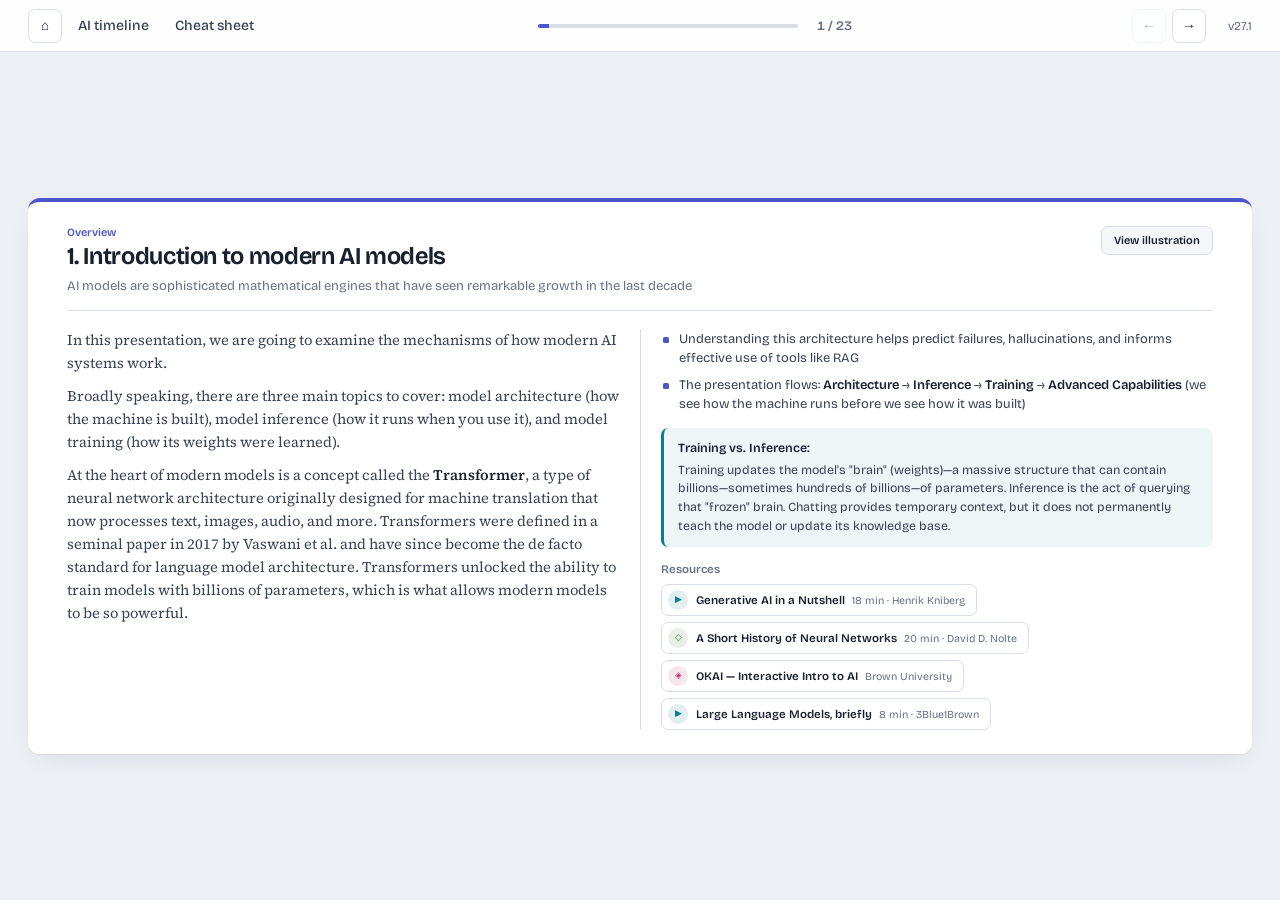
==== commit 1b764db9: "Measure slide text without a tag-stripping regex (v27.1) asideIsHeavy() measured text length with ht" ====
--- a/index.html
+++ b/index.html
@@ -27,7 +27,7 @@
             <button class="nav-btn" id="prevBtn" aria-label="Previous">←</button>
             <button class="nav-btn" id="nextBtn" aria-label="Next">→</button>
         </div>
-        <span class="version">v27</span>
+        <span class="version">v27.1</span>
     </nav>
 
     <!-- Slides Container -->
